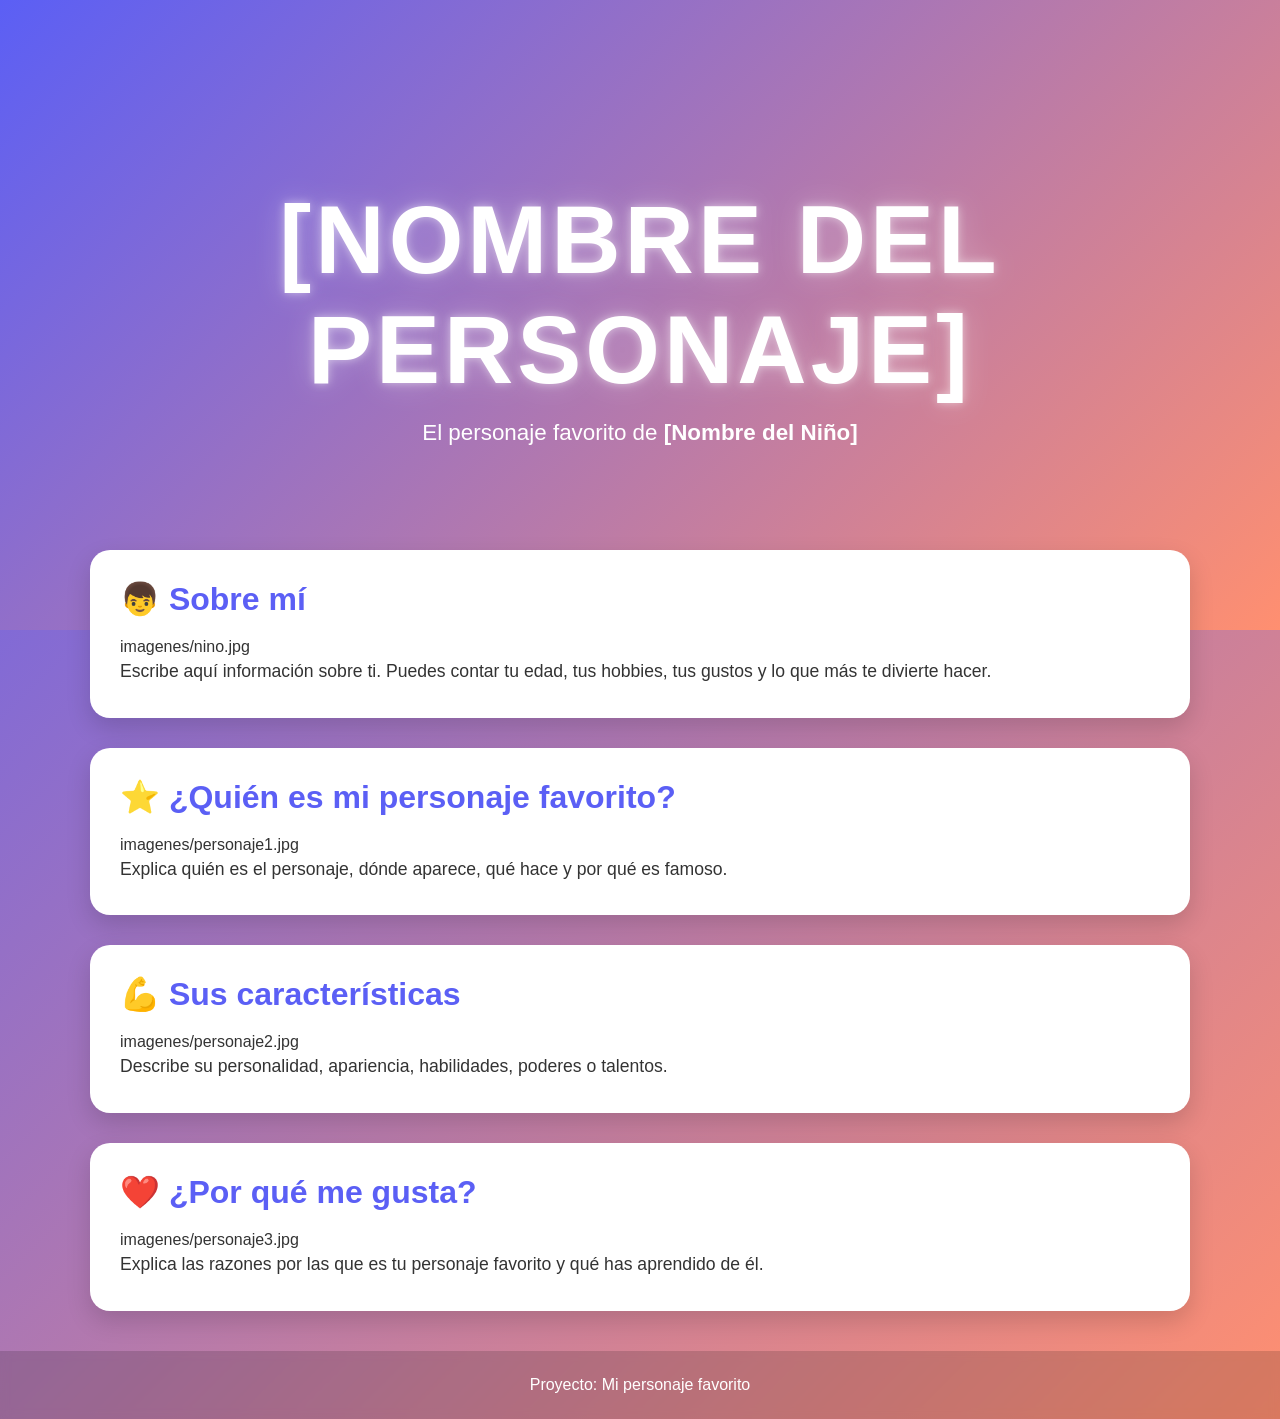
==== docs/personajeFavorito/index.html @ 1ad44bd1 "Automated update" ====
<!DOCTYPE html>
<html lang="es">

<head>
    <meta charset="UTF-8">
    <meta name="viewport" content="width=device-width, initial-scale=1.0">
    <title>[Nombre del Personaje]</title>
    <link rel="stylesheet" href="style.css">
</head>

<body>

    <header class="hero">
        <div class="hero-content">
            <h1>[NOMBRE DEL PERSONAJE]</h1>
            <p>El personaje favorito de <strong>[Nombre del Niño]</strong></p>
        </div>
    </header>

    <main>

        <section class="card">
            <h2>👦 Sobre mí</h2>
            imagenes/nino.jpg

            <p>
                Escribe aquí información sobre ti.
                Puedes contar tu edad, tus hobbies,
                tus gustos y lo que más te divierte hacer.
            </p>
        </section>

        <section class="card">
            <h2>⭐ ¿Quién es mi personaje favorito?</h2>
            imagenes/personaje1.jpg

            <p>
                Explica quién es el personaje, dónde aparece,
                qué hace y por qué es famoso.
            </p>
        </section>

        <section class="card">
            <h2>💪 Sus características</h2>
            imagenes/personaje2.jpg

            <p>
                Describe su personalidad, apariencia,
                habilidades, poderes o talentos.
            </p>
        </section>

        <section class="card">
            <h2>❤️ ¿Por qué me gusta?</h2>
            imagenes/personaje3.jpg

            <p>
                Explica las razones por las que es tu personaje favorito
                y qué has aprendido de él.
            </p>
        </section>

    </main>

    <footer>
        <p>Proyecto: Mi personaje favorito</p>
    </footer>

</body>

</html>
---- docs/personajeFavorito/style.css ----
/*======================================
  PALETA DE COLORES
======================================*/
:root {
    --color-primario: #5b5ff5;
    --color-secundario: #ff8f70;
}

/*======================================
  CONFIGURACIÓN GENERAL
======================================*/
* {
    margin: 0;
    padding: 0;
    box-sizing: border-box;
}

body {
    font-family: "Segoe UI", Arial, sans-serif;

    background: linear-gradient(
        135deg,
        var(--color-primario),
        var(--color-secundario)
    );

    min-height: 100vh;
    color: #333;
}

/*======================================
  HERO
======================================*/
.hero {
    height: 70vh;

    display: flex;
    justify-content: center;
    align-items: center;

    text-align: center;

    background: linear-gradient(
        135deg,
        var(--color-primario),
        var(--color-secundario)
    );

    color: white;
}

.hero-content {
    animation: aparecer 1.5s ease;
}

.hero h1 {
    font-size: clamp(3rem, 8vw, 6rem);
    letter-spacing: 4px;
    text-transform: uppercase;

    text-shadow:
        0 0 10px rgba(255,255,255,.5),
        0 0 30px rgba(255,255,255,.3);

    animation: flotar 3s ease-in-out infinite;
}

.hero p {
    font-size: 1.4rem;
    margin-top: 15px;
}

/*======================================
  CONTENEDOR
======================================*/
main {
    width: 90%;
    max-width: 1100px;

    margin: -80px auto 40px;
}

/*======================================
  TARJETAS
======================================*/
.card {
    background: white;

    margin-bottom: 30px;
    padding: 30px;

    border-radius: 20px;

    box-shadow: 0 10px 25px rgba(0,0,0,.15);

    transition: .3s;
}

.card:hover {
    transform: translateY(-8px);
}

.card h2 {
    color: var(--color-primario);
    margin-bottom: 20px;
    font-size: 2rem;
}

.card img {
    width: 100%;
    max-width: 450px;

    display: block;
    margin: 20px auto;

    border-radius: 15px;

    transition: .4s;
}

.card img:hover {
    transform: scale(1.05);
}

.card p {
    font-size: 1.1rem;
    line-height: 1.8;
}

/*======================================
  FOOTER
======================================*/
footer {
    text-align: center;

    padding: 25px;

    color: white;

    background: rgba(0,0,0,.15);

    backdrop-filter: blur(5px);
}

/*======================================
  ANIMACIONES
======================================*/
@keyframes aparecer {
    from {
        opacity: 0;
        transform: translateY(40px);
    }

    to {
        opacity: 1;
        transform: translateY(0);
    }
}

@keyframes flotar {
    0% {
        transform: translateY(0);
    }

    50% {
        transform: translateY(-10px);
    }

    100% {
        transform: translateY(0);
    }
}

/*======================================
  RESPONSIVE
======================================*/
@media (max-width: 768px) {

    .hero {
        height: 55vh;
    }

    .hero p {
        font-size: 1rem;
    }

    .card {
        padding: 20px;
    }

    .card h2 {
        font-size: 1.5rem;
    }
}
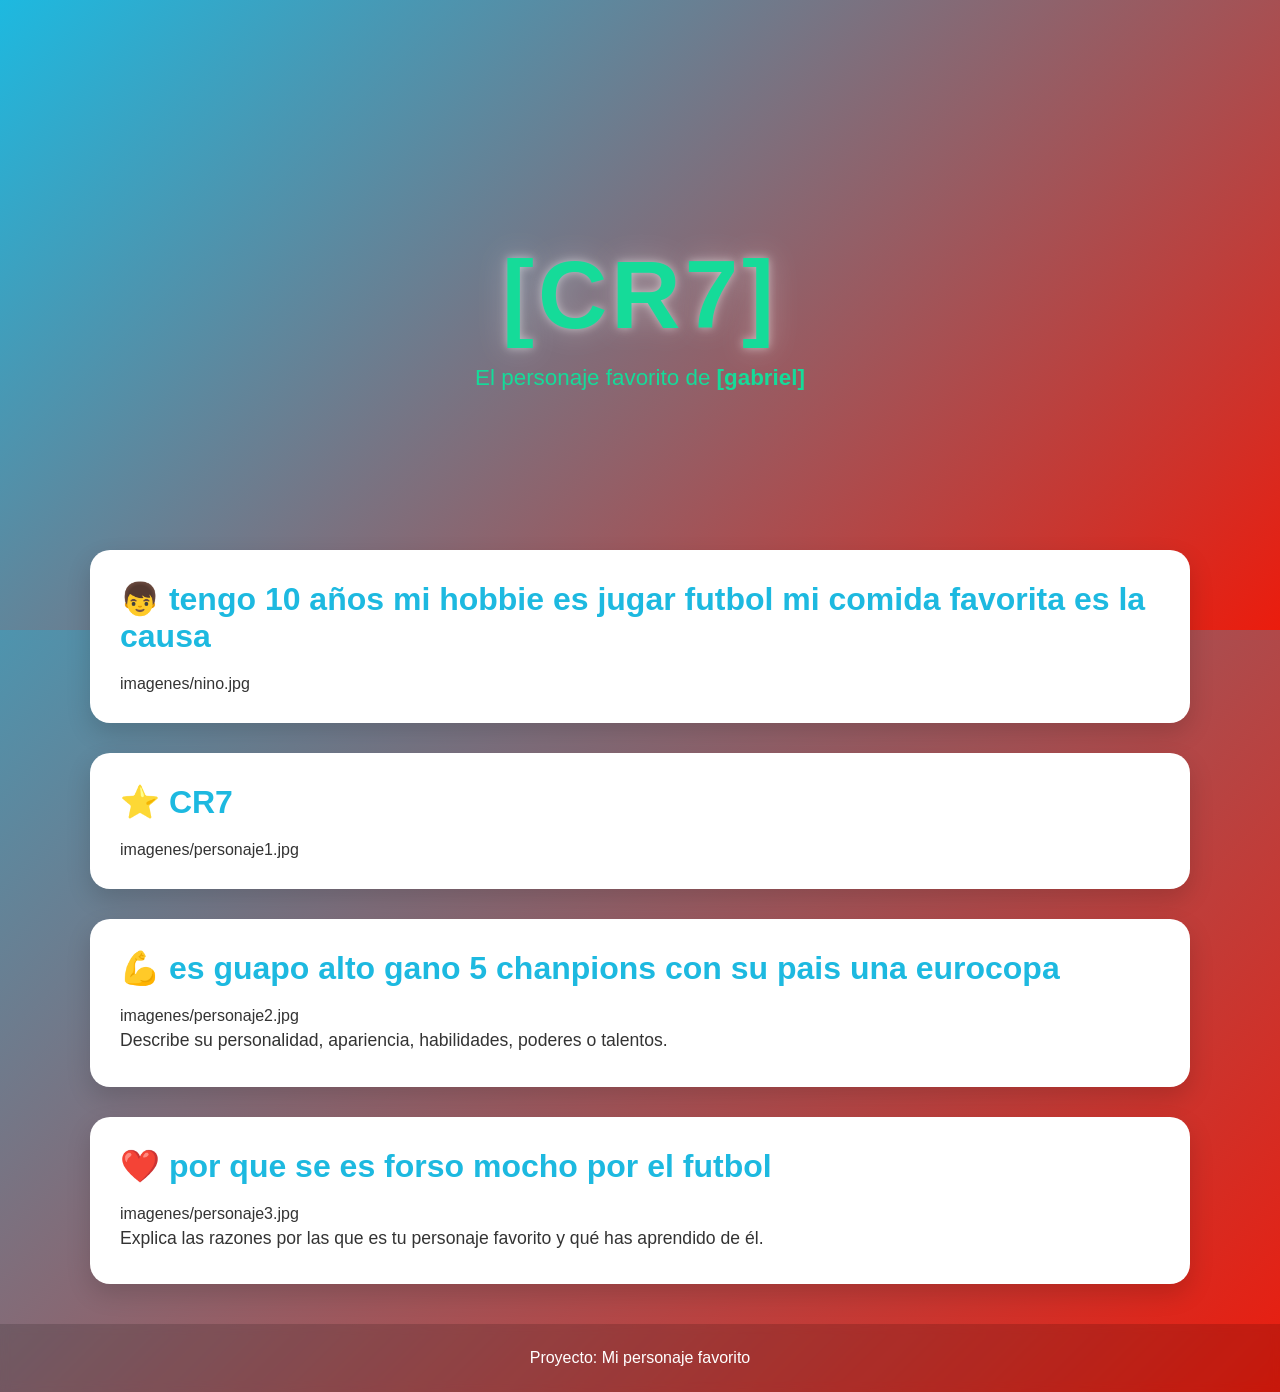
==== commit 7184c378: "mensaje" ====
--- a/docs/personajeFavorito/index.html
+++ b/docs/personajeFavorito/index.html
@@ -12,36 +12,35 @@
 
     <header class="hero">
         <div class="hero-content">
-            <h1>[NOMBRE DEL PERSONAJE]</h1>
-            <p>El personaje favorito de <strong>[Nombre del Niño]</strong></p>
+            <h1>[cr7]</h1>
+            <p>El personaje favorito de <strong>[gabriel]</strong></p>
         </div>
     </header>
 
     <main>
 
         <section class="card">
-            <h2>👦 Sobre mí</h2>
+            <h2>👦 tengo 10 años mi hobbie es jugar futbol mi comida favorita es la causa</h2>
             imagenes/nino.jpg
 
             <p>
-                Escribe aquí información sobre ti.
-                Puedes contar tu edad, tus hobbies,
-                tus gustos y lo que más te divierte hacer.
+        
+            
             </p>
         </section>
 
         <section class="card">
-            <h2>⭐ ¿Quién es mi personaje favorito?</h2>
+            <h2>⭐ CR7</h2>
             imagenes/personaje1.jpg
 
             <p>
-                Explica quién es el personaje, dónde aparece,
-                qué hace y por qué es famoso.
+
+                
             </p>
         </section>
 
         <section class="card">
-            <h2>💪 Sus características</h2>
+            <h2>💪 es guapo alto gano 5 chanpions con su pais una eurocopa</h2>
             imagenes/personaje2.jpg
 
             <p>
@@ -51,7 +50,7 @@
         </section>
 
         <section class="card">
-            <h2>❤️ ¿Por qué me gusta?</h2>
+            <h2>❤️ por que se es forso mocho por el futbol</h2>
             imagenes/personaje3.jpg
 
             <p>
--- a/docs/personajeFavorito/style.css
+++ b/docs/personajeFavorito/style.css
@@ -2,8 +2,8 @@
   PALETA DE COLORES
 ======================================*/
 :root {
-    --color-primario: #5b5ff5;
-    --color-secundario: #ff8f70;
+    --color-primario: #1db9e0;
+    --color-secundario: #eb1c0d;
 }
 
 /*======================================
@@ -46,7 +46,7 @@
         var(--color-secundario)
     );
 
-    color: white;
+    color: rgb(21, 219, 153);
 }
 
 .hero-content {
